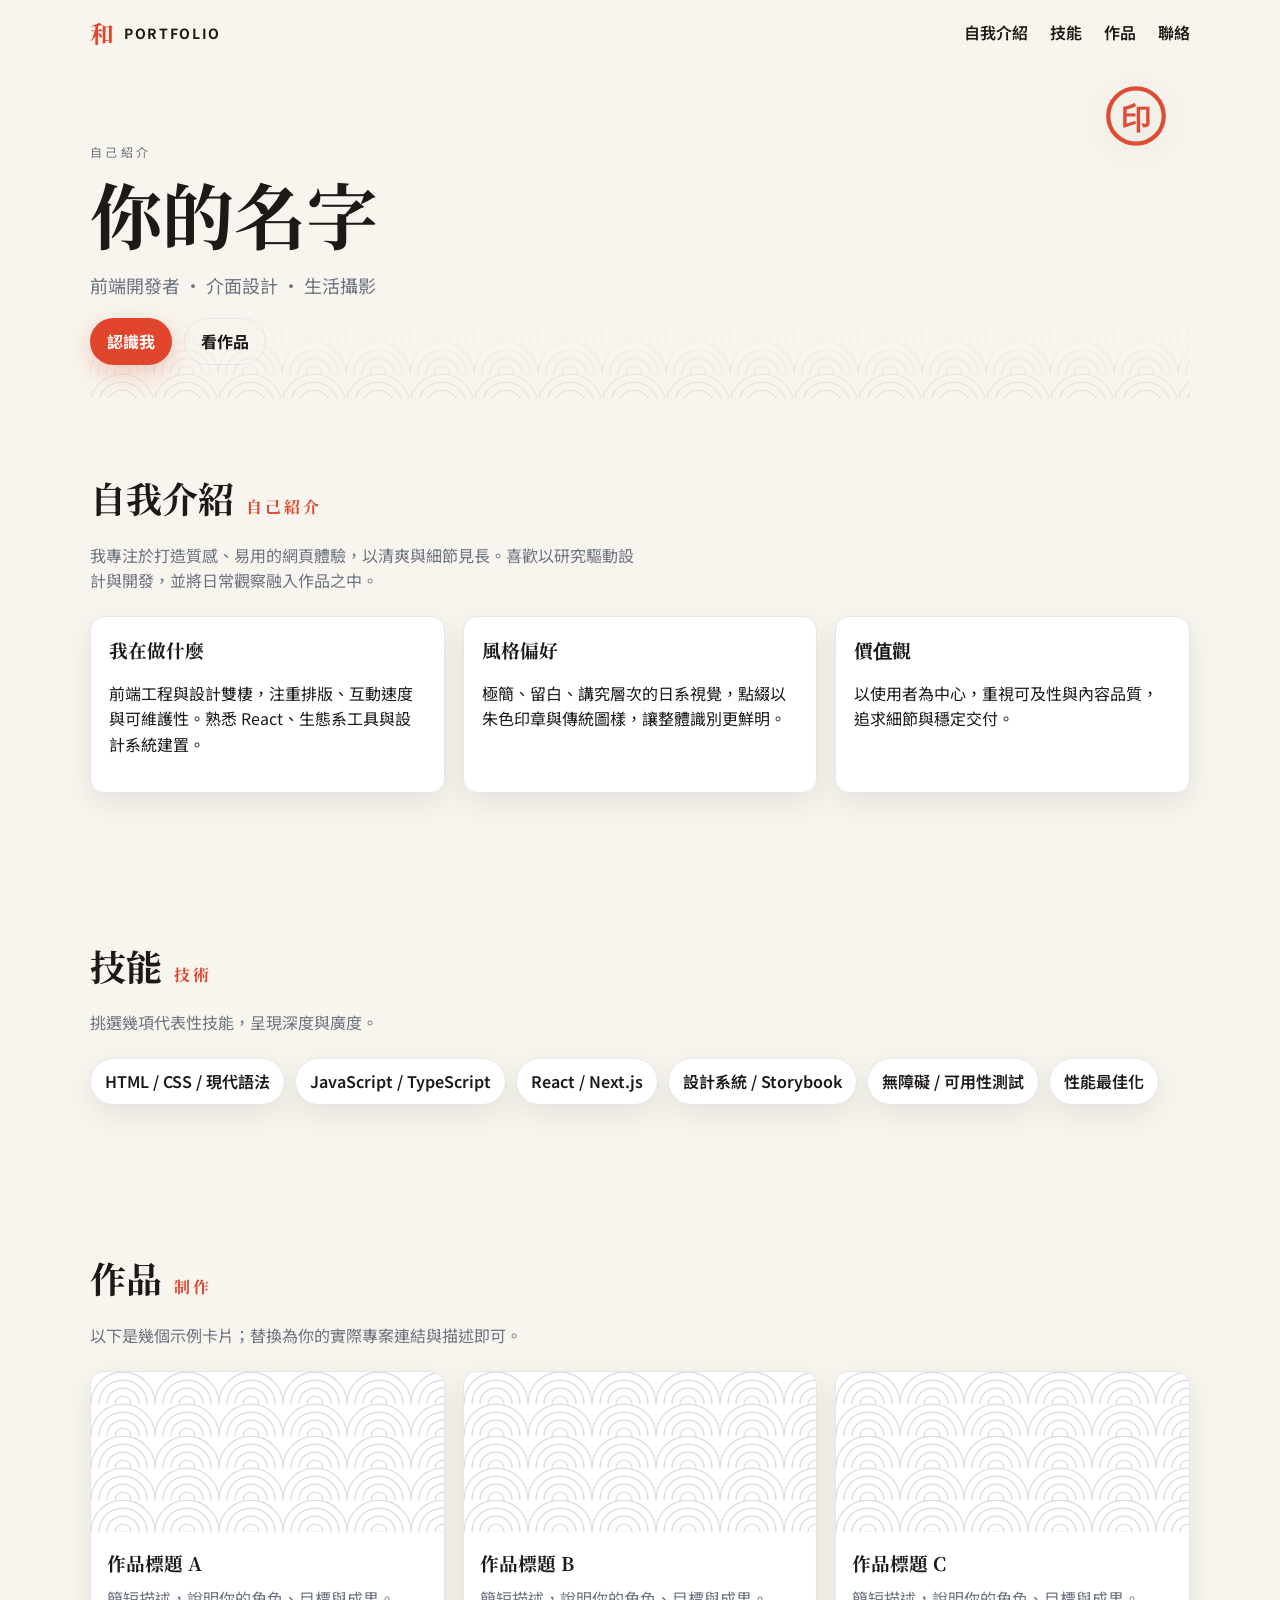
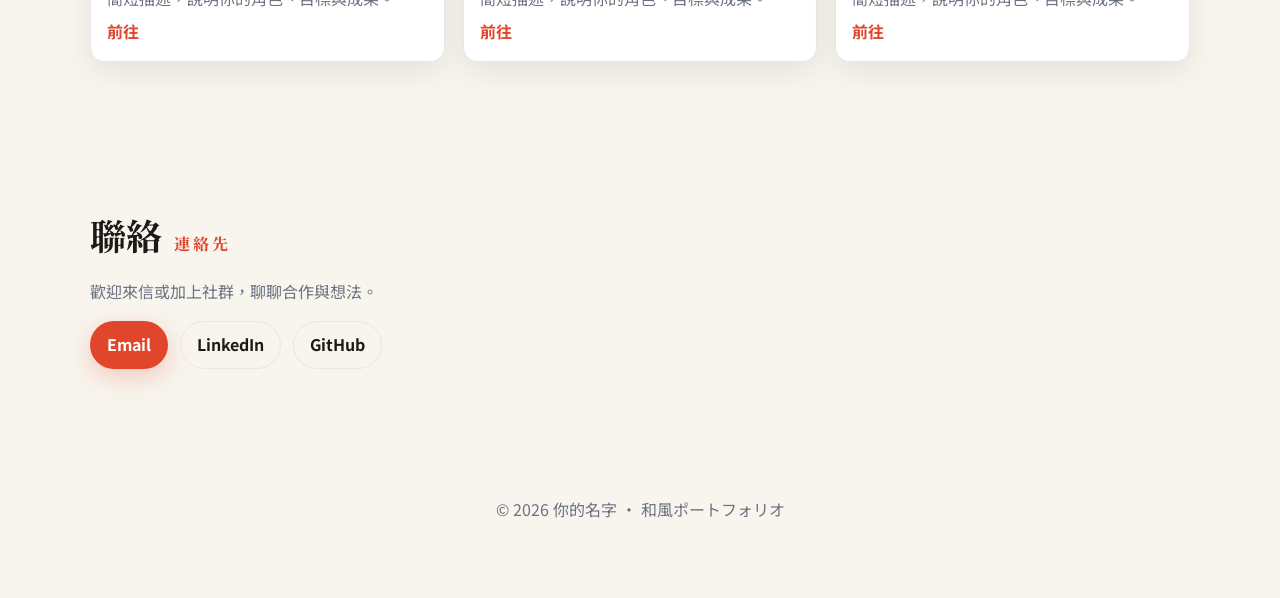
==== index.html @ 4ee016bc "Create Japanese-style portfolio template with responsive design Co-authored-by: bisim1024 <bisim1024" ====
<!DOCTYPE html>
<html lang="zh-Hant">
  <head>
    <meta charset="utf-8" />
    <meta name="viewport" content="width=device-width, initial-scale=1" />
    <title>個人簡介 | 和風ポートフォリオ</title>
    <meta name="description" content="極簡日系風格的個人簡介網站。">

    <link rel="preconnect" href="https://fonts.googleapis.com">
    <link rel="preconnect" href="https://fonts.gstatic.com" crossorigin>
    <link href="https://fonts.googleapis.com/css2?family=Noto+Sans+TC:wght@400;600;700&family=Noto+Serif+JP:wght@400;600;700&display=swap" rel="stylesheet">

    <link rel="icon" type="image/svg+xml" href="./assets/hanko.svg" />
    <link rel="stylesheet" href="./styles.css" />
  </head>
  <body>
    <a class="skip-link" href="#main">跳至主要內容</a>

    <header class="site-header">
      <nav class="nav container" aria-label="主選單">
        <a href="#home" class="logo" aria-label="首頁">
          <span class="logo-kanji">和</span>
          <span class="logo-text">Portfolio</span>
        </a>
        <button id="nav-toggle" class="nav-toggle" aria-expanded="false" aria-controls="nav-menu">選單</button>
        <ul id="nav-menu" class="nav-menu">
          <li><a href="#about">自我介紹</a></li>
          <li><a href="#skills">技能</a></li>
          <li><a href="#works">作品</a></li>
          <li><a href="#contact">聯絡</a></li>
        </ul>
      </nav>

      <section id="home" class="hero container">
        <div class="hero-text" data-reveal>
          <p class="kicker">自己紹介</p>
          <h1 class="hero-title">你的名字</h1>
          <p class="hero-subtitle">前端開發者 · 介面設計 · 生活攝影</p>
          <div class="hero-cta">
            <a class="btn primary" href="#about">認識我</a>
            <a class="btn ghost" href="#works">看作品</a>
          </div>
        </div>
        <img class="hanko" src="./assets/hanko.svg" alt="個人印章" />
        <div class="seigaiha" aria-hidden="true"></div>
      </section>
    </header>

    <main id="main">
      <section id="about" class="section container">
        <div class="section-head" data-reveal>
          <h2 class="section-title">自我介紹 <span class="jp">自己紹介</span></h2>
          <p class="section-desc">我專注於打造質感、易用的網頁體驗，以清爽與細節見長。喜歡以研究驅動設計與開發，並將日常觀察融入作品之中。</p>
        </div>
        <div class="about-grid">
          <div class="about-card" data-reveal>
            <h3>我在做什麼</h3>
            <p>前端工程與設計雙棲，注重排版、互動速度與可維護性。熟悉 React、生態系工具與設計系統建置。</p>
          </div>
          <div class="about-card" data-reveal>
            <h3>風格偏好</h3>
            <p>極簡、留白、講究層次的日系視覺，點綴以朱色印章與傳統圖樣，讓整體識別更鮮明。</p>
          </div>
          <div class="about-card" data-reveal>
            <h3>價值觀</h3>
            <p>以使用者為中心，重視可及性與內容品質，追求細節與穩定交付。</p>
          </div>
        </div>
      </section>

      <section id="skills" class="section container">
        <div class="section-head" data-reveal>
          <h2 class="section-title">技能 <span class="jp">技術</span></h2>
          <p class="section-desc">挑選幾項代表性技能，呈現深度與廣度。</p>
        </div>
        <ul class="chip-list" aria-label="技能列表">
          <li class="chip" data-reveal>HTML / CSS / 現代語法</li>
          <li class="chip" data-reveal>JavaScript / TypeScript</li>
          <li class="chip" data-reveal>React / Next.js</li>
          <li class="chip" data-reveal>設計系統 / Storybook</li>
          <li class="chip" data-reveal>無障礙 / 可用性測試</li>
          <li class="chip" data-reveal>性能最佳化</li>
        </ul>
      </section>

      <section id="works" class="section container">
        <div class="section-head" data-reveal>
          <h2 class="section-title">作品 <span class="jp">制作</span></h2>
          <p class="section-desc">以下是幾個示例卡片；替換為你的實際專案連結與描述即可。</p>
        </div>
        <div class="card-grid">
          <article class="card" data-reveal>
            <div class="card-media" aria-hidden="true"></div>
            <div class="card-body">
              <h3 class="card-title">作品標題 A</h3>
              <p class="card-desc">簡短描述，說明你的角色、目標與成果。</p>
              <a class="card-link" href="#" aria-label="查看 作品標題 A">前往</a>
            </div>
          </article>
          <article class="card" data-reveal>
            <div class="card-media" aria-hidden="true"></div>
            <div class="card-body">
              <h3 class="card-title">作品標題 B</h3>
              <p class="card-desc">簡短描述，說明你的角色、目標與成果。</p>
              <a class="card-link" href="#" aria-label="查看 作品標題 B">前往</a>
            </div>
          </article>
          <article class="card" data-reveal>
            <div class="card-media" aria-hidden="true"></div>
            <div class="card-body">
              <h3 class="card-title">作品標題 C</h3>
              <p class="card-desc">簡短描述，說明你的角色、目標與成果。</p>
              <a class="card-link" href="#" aria-label="查看 作品標題 C">前往</a>
            </div>
          </article>
        </div>
      </section>

      <section id="contact" class="section container">
        <div class="section-head" data-reveal>
          <h2 class="section-title">聯絡 <span class="jp">連絡先</span></h2>
          <p class="section-desc">歡迎來信或加上社群，聊聊合作與想法。</p>
        </div>
        <div class="contact-actions" data-reveal>
          <a class="btn primary" href="mailto:you@example.com">Email</a>
          <a class="btn ghost" href="https://www.linkedin.com/" target="_blank" rel="noreferrer">LinkedIn</a>
          <a class="btn ghost" href="https://github.com/" target="_blank" rel="noreferrer">GitHub</a>
        </div>
      </section>
    </main>

    <footer class="site-footer">
      <div class="container">
        <p>© <span id="year"></span> 你的名字 · 和風ポートフォリオ</p>
      </div>
    </footer>

    <script src="./script.js" defer></script>
  </body>
</html>
---- styles.css ----
/* Color tokens */
:root {
  --color-paper: #f8f5ee;
  --color-ink: #1c1917;
  --color-vermillion: #e1462c;
  --color-accent: #0f172a;
  --color-muted: #6b7280;
  --shadow-soft: 0 10px 30px rgba(0,0,0,.08);
  --radius: 14px;
}

/* Reset & base */
* { box-sizing: border-box; }
html, body { height: 100%; }
html { scroll-behavior: smooth; }
body {
  margin: 0;
  color: var(--color-ink);
  background: var(--color-paper);
  font-family: "Noto Sans TC", ui-sans-serif, system-ui, -apple-system, Segoe UI, Roboto, "Noto Sans", "Helvetica Neue", Arial, "Apple Color Emoji", "Segoe UI Emoji";
  line-height: 1.6;
  text-rendering: optimizeLegibility;
}
img { max-width: 100%; display: block; }

.container { width: min(1100px, 92%); margin-inline: auto; }

.skip-link {
  position: absolute; left: -999px; top: 0; background: #fff; color: #000; padding: 8px 12px; z-index: 1000;
}
.skip-link:focus { left: 12px; box-shadow: var(--shadow-soft); border-radius: 8px; }

/* Typography */
.logo { display: inline-flex; align-items: center; gap: 10px; text-decoration: none; color: inherit; }
.logo-kanji { font-family: "Noto Serif JP", serif; font-weight: 700; font-size: 24px; color: var(--color-vermillion); }
.logo-text { font-weight: 700; letter-spacing: 0.12em; text-transform: uppercase; font-size: 14px; }

.kicker { letter-spacing: 0.28em; text-transform: uppercase; color: var(--color-muted); font-size: 12px; }
.hero-title { font-family: "Noto Serif JP", serif; font-size: clamp(36px, 7vw, 72px); line-height: 1.1; margin: 6px 0 8px; }
.hero-subtitle { color: var(--color-muted); font-size: clamp(14px, 2.5vw, 18px); }

.section { padding: 72px 0; }
.section-title { font-family: "Noto Serif JP", serif; font-size: clamp(24px, 3.5vw, 36px); margin: 0; display: flex; align-items: baseline; gap: 12px; }
.section-title .jp { color: var(--color-vermillion); font-size: 16px; letter-spacing: 0.18em; }
.section-desc { color: var(--color-muted); max-width: 62ch; }

/* Nav */
.site-header { position: relative; }
.nav { display: flex; align-items: center; justify-content: space-between; padding: 14px 0; position: sticky; top: 0; background: rgba(248,245,238,0.7); backdrop-filter: saturate(140%) blur(8px); z-index: 40; }
.nav-menu { display: flex; list-style: none; gap: 22px; margin: 0; padding: 0; }
.nav-menu a { text-decoration: none; color: inherit; font-weight: 600; position: relative; }
.nav-menu a::after { content: ""; position: absolute; left: 0; bottom: -6px; height: 2px; width: 0; background: var(--color-vermillion); transition: width .25s ease; }
.nav-menu a:hover::after { width: 100%; }

.nav-toggle { display: none; border: 1px solid #d4d4d4; background: #fff; padding: 8px 10px; border-radius: 10px; }

@media (max-width: 800px) {
  .nav-toggle { display: inline-block; }
  .nav-menu { position: absolute; right: 4%; top: 64px; background: #fff; border: 1px solid #e5e7eb; border-radius: 12px; box-shadow: var(--shadow-soft); padding: 12px; display: none; flex-direction: column; min-width: 180px; }
  .nav-menu.show { display: flex; }
}

/* Hero */
.hero { position: relative; display: grid; grid-template-columns: 1fr; gap: 18px; padding: 64px 0 32px; }
.hero-cta { display: flex; gap: 12px; margin-top: 18px; }

.hanko { position: absolute; right: 2%; top: 18px; width: 64px; height: 64px; opacity: .95; filter: drop-shadow(0 6px 20px rgba(0,0,0,.12)); mix-blend-mode: multiply; }

.seigaiha { position: absolute; inset-inline: 0; bottom: -1px; height: 120px; background: url('./assets/pattern-seigaiha.svg'); opacity: .25; mask-image: linear-gradient(to top, black, transparent 70%); -webkit-mask-image: linear-gradient(to top, black, transparent 70%); }

/* Buttons */
.btn { display: inline-flex; align-items: center; justify-content: center; gap: 8px; text-decoration: none; padding: 10px 16px; border-radius: 999px; font-weight: 700; transition: transform .06s ease, box-shadow .2s ease, background .2s ease; border: 1px solid transparent; }
.btn:active { transform: translateY(1px); }
.btn.primary { background: var(--color-vermillion); color: #fff; box-shadow: 0 8px 24px rgba(225,70,44,.25); }
.btn.primary:hover { background: #d13d27; }
.btn.ghost { background: transparent; color: var(--color-ink); border-color: #e5e7eb; }
.btn.ghost:hover { background: #ffffffb3; }

/* About */
.about-grid { display: grid; grid-template-columns: repeat(3, 1fr); gap: 18px; margin-top: 22px; }
.about-card { background: #fff; border: 1px solid #e5e7eb; border-radius: var(--radius); padding: 18px; box-shadow: var(--shadow-soft); }
.about-card h3 { margin: 0 0 8px; font-family: "Noto Serif JP", serif; }

@media (max-width: 900px) {
  .about-grid { grid-template-columns: 1fr; }
}

/* Skills */
.chip-list { list-style: none; display: flex; flex-wrap: wrap; gap: 10px; padding: 0; margin: 22px 0 0; }
.chip { background: #fff; border: 1px solid #e5e7eb; border-radius: 999px; padding: 10px 14px; box-shadow: var(--shadow-soft); font-weight: 600; }

/* Works */
.card-grid { display: grid; grid-template-columns: repeat(3, 1fr); gap: 18px; margin-top: 22px; }
.card { display: grid; grid-template-rows: 160px auto; background: #fff; border: 1px solid #e5e7eb; border-radius: var(--radius); overflow: hidden; box-shadow: var(--shadow-soft); }
.card-media { background: url('./assets/pattern-seigaiha.svg'); opacity: .45; }
.card-body { padding: 16px; display: grid; gap: 8px; }
.card-title { margin: 0; font-family: "Noto Serif JP", serif; }
.card-desc { color: var(--color-muted); margin: 0; }
.card-link { justify-self: start; text-decoration: none; color: var(--color-vermillion); font-weight: 700; }
.card-link:hover { text-decoration: underline; }

@media (max-width: 1000px) {
  .card-grid { grid-template-columns: 1fr 1fr; }
}
@media (max-width: 640px) {
  .card-grid { grid-template-columns: 1fr; }
}

/* Contact */
.contact-actions { display: flex; gap: 12px; }

/* Footer */
.site-footer { padding: 40px 0 60px; color: var(--color-muted); text-align: center; }

/* Reveal on scroll */
[data-reveal] { opacity: 0; transform: translateY(12px); transition: opacity .6s ease, transform .6s ease; }
[data-reveal].is-visible { opacity: 1; transform: translateY(0); }
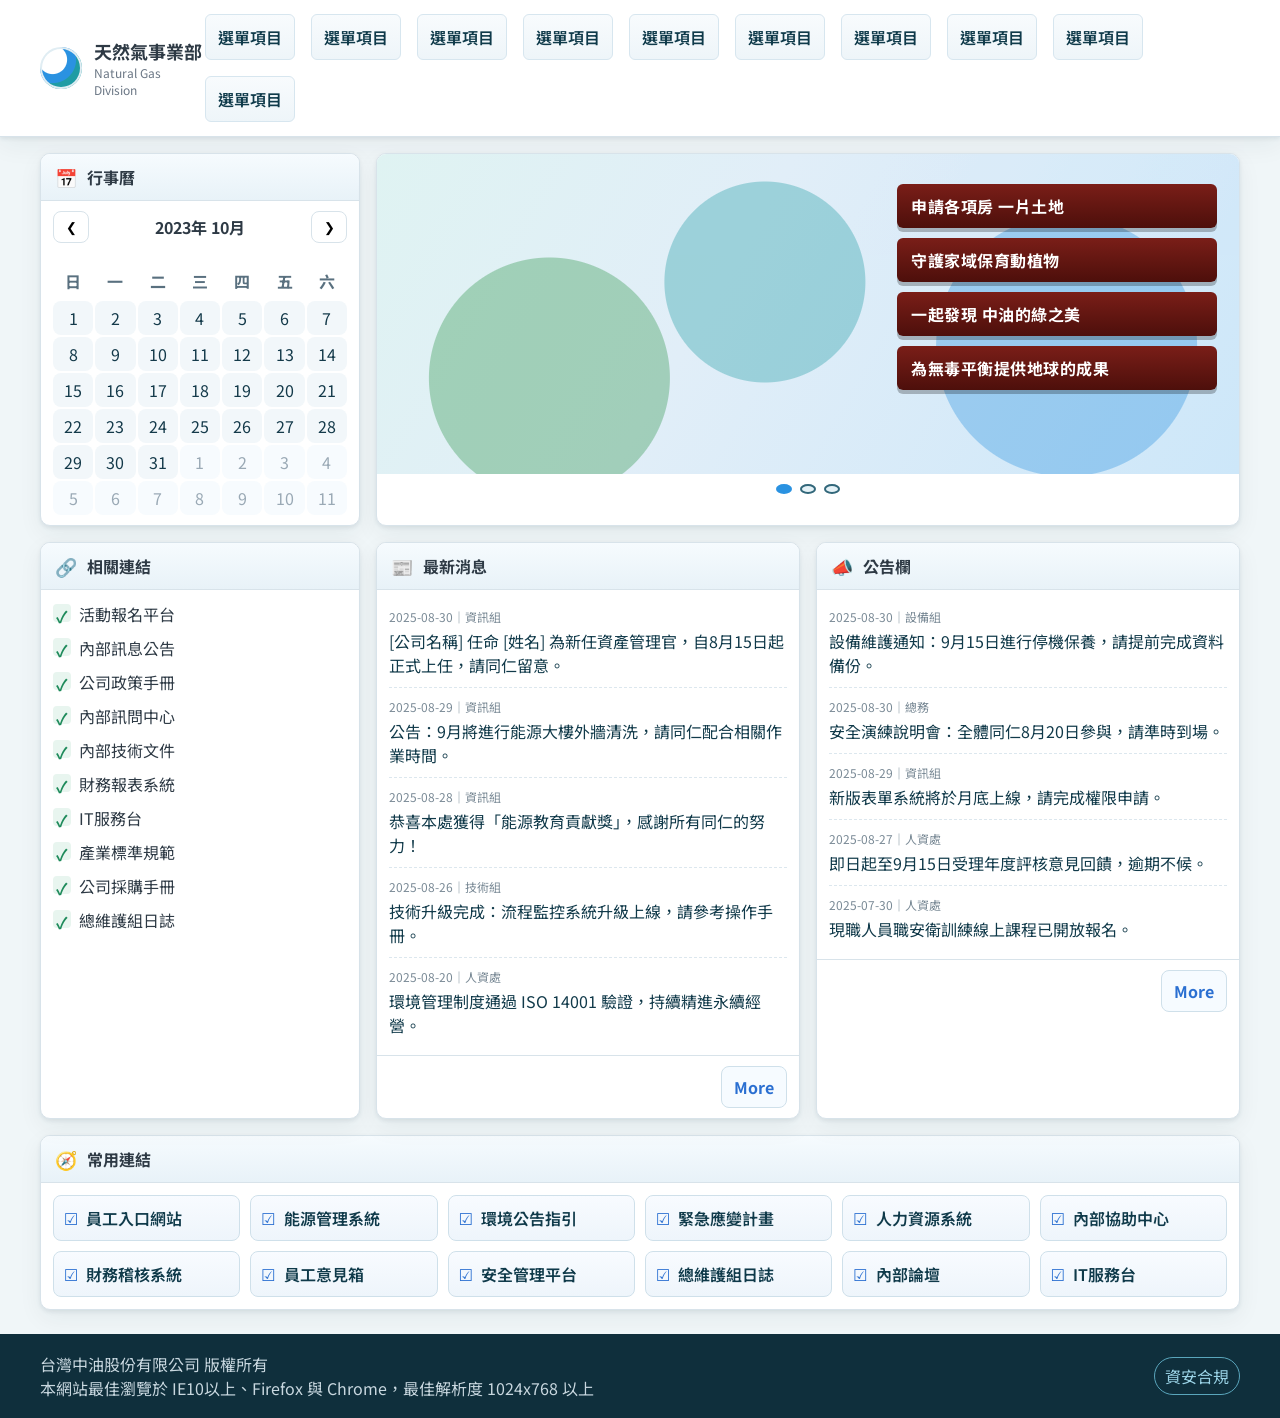
==== commit 8319d633: "Create initial template for Natural Gas Division internal website Co-authored-by: bisim1024 <bisim10" ====
--- a/index.html
+++ b/index.html
@@ -1,140 +1,204 @@
 <!DOCTYPE html>
 <html lang="zh-Hant">
-  <head>
-    <meta charset="utf-8" />
-    <meta name="viewport" content="width=device-width, initial-scale=1" />
-    <title>個人簡介 | 和風ポートフォリオ</title>
-    <meta name="description" content="極簡日系風格的個人簡介網站。">
-
-    <link rel="preconnect" href="https://fonts.googleapis.com">
-    <link rel="preconnect" href="https://fonts.gstatic.com" crossorigin>
-    <link href="https://fonts.googleapis.com/css2?family=Noto+Sans+TC:wght@400;600;700&family=Noto+Serif+JP:wght@400;600;700&display=swap" rel="stylesheet">
-
-    <link rel="icon" type="image/svg+xml" href="./assets/hanko.svg" />
-    <link rel="stylesheet" href="./styles.css" />
-  </head>
-  <body>
-    <a class="skip-link" href="#main">跳至主要內容</a>
-
+<head>
+  <meta charset="utf-8" />
+  <meta name="viewport" content="width=device-width, initial-scale=1" />
+  <title>天然氣事業部 - 首頁樣板</title>
+  <link rel="preconnect" href="https://fonts.googleapis.com">
+  <link rel="preconnect" href="https://fonts.gstatic.com" crossorigin>
+  <link href="https://fonts.googleapis.com/css2?family=Noto+Sans+TC:wght@400;500;700&display=swap" rel="stylesheet">
+  <link rel="stylesheet" href="/styles.css" />
+</head>
+<body>
+  <div class="page">
     <header class="site-header">
-      <nav class="nav container" aria-label="主選單">
-        <a href="#home" class="logo" aria-label="首頁">
-          <span class="logo-kanji">和</span>
-          <span class="logo-text">Portfolio</span>
-        </a>
-        <button id="nav-toggle" class="nav-toggle" aria-expanded="false" aria-controls="nav-menu">選單</button>
-        <ul id="nav-menu" class="nav-menu">
-          <li><a href="#about">自我介紹</a></li>
-          <li><a href="#skills">技能</a></li>
-          <li><a href="#works">作品</a></li>
-          <li><a href="#contact">聯絡</a></li>
-        </ul>
-      </nav>
-
-      <section id="home" class="hero container">
-        <div class="hero-text" data-reveal>
-          <p class="kicker">自己紹介</p>
-          <h1 class="hero-title">你的名字</h1>
-          <p class="hero-subtitle">前端開發者 · 介面設計 · 生活攝影</p>
-          <div class="hero-cta">
-            <a class="btn primary" href="#about">認識我</a>
-            <a class="btn ghost" href="#works">看作品</a>
-          </div>
-        </div>
-        <img class="hanko" src="./assets/hanko.svg" alt="個人印章" />
-        <div class="seigaiha" aria-hidden="true"></div>
+      <div class="container header-inner">
+        <div class="brand">
+          <div class="brand-mark" aria-hidden="true"></div>
+          <div class="brand-text">
+            <div class="brand-title">天然氣事業部</div>
+            <div class="brand-subtitle">Natural Gas Division</div>
+          </div>
+        </div>
+        <nav class="main-nav" aria-label="主選單">
+          <ul>
+            <li><a href="#">選單項目</a></li>
+            <li><a href="#">選單項目</a></li>
+            <li><a href="#">選單項目</a></li>
+            <li><a href="#">選單項目</a></li>
+            <li><a href="#">選單項目</a></li>
+            <li><a href="#">選單項目</a></li>
+            <li><a href="#">選單項目</a></li>
+            <li><a href="#">選單項目</a></li>
+            <li><a href="#">選單項目</a></li>
+            <li><a href="#">選單項目</a></li>
+          </ul>
+        </nav>
+      </div>
+    </header>
+
+    <main class="site-main container">
+      <section class="grid-row top-row" aria-label="上方區塊">
+        <div class="panel calendar-panel">
+          <div class="panel-header">
+            <span class="panel-icon" aria-hidden="true">📅</span>
+            <h2 class="panel-title">行事曆</h2>
+          </div>
+          <div class="calendar-controls">
+            <button class="icon-btn" id="cal-prev" aria-label="前一月">❮</button>
+            <div class="calendar-month" id="cal-month">2023年 10月</div>
+            <button class="icon-btn" id="cal-next" aria-label="下一月">❯</button>
+          </div>
+          <table class="calendar" aria-label="月曆">
+            <thead>
+              <tr>
+                <th>日</th><th>一</th><th>二</th><th>三</th><th>四</th><th>五</th><th>六</th>
+              </tr>
+            </thead>
+            <tbody id="calendar-body">
+              <!-- 動態產生 -->
+            </tbody>
+          </table>
+        </div>
+
+        <div class="panel hero-panel">
+          <div class="hero-visual" role="img" aria-label="宣導橫幅">
+            <div class="hero-art"></div>
+            <div class="hero-slogans">
+              <div>申請各項房 一片土地</div>
+              <div>守護家域保育動植物</div>
+              <div>一起發現 中油的綠之美</div>
+              <div>為無毒平衡提供地球的成果</div>
+            </div>
+          </div>
+          <div class="hero-dots" role="tablist" aria-label="輪播控制">
+            <button class="dot is-active" aria-label="第1張" aria-selected="true"></button>
+            <button class="dot" aria-label="第2張"></button>
+            <button class="dot" aria-label="第3張"></button>
+          </div>
+        </div>
       </section>
-    </header>
-
-    <main id="main">
-      <section id="about" class="section container">
-        <div class="section-head" data-reveal>
-          <h2 class="section-title">自我介紹 <span class="jp">自己紹介</span></h2>
-          <p class="section-desc">我專注於打造質感、易用的網頁體驗，以清爽與細節見長。喜歡以研究驅動設計與開發，並將日常觀察融入作品之中。</p>
-        </div>
-        <div class="about-grid">
-          <div class="about-card" data-reveal>
-            <h3>我在做什麼</h3>
-            <p>前端工程與設計雙棲，注重排版、互動速度與可維護性。熟悉 React、生態系工具與設計系統建置。</p>
-          </div>
-          <div class="about-card" data-reveal>
-            <h3>風格偏好</h3>
-            <p>極簡、留白、講究層次的日系視覺，點綴以朱色印章與傳統圖樣，讓整體識別更鮮明。</p>
-          </div>
-          <div class="about-card" data-reveal>
-            <h3>價值觀</h3>
-            <p>以使用者為中心，重視可及性與內容品質，追求細節與穩定交付。</p>
+
+      <section class="grid-row middle-row" aria-label="中段資訊">
+        <div class="panel link-panel">
+          <div class="panel-header">
+            <span class="panel-icon" aria-hidden="true">🔗</span>
+            <h2 class="panel-title">相關連結</h2>
+          </div>
+          <ul class="checklist">
+            <li>活動報名平台</li>
+            <li>內部訊息公告</li>
+            <li>公司政策手冊</li>
+            <li>內部訊問中心</li>
+            <li>內部技術文件</li>
+            <li>財務報表系統</li>
+            <li>IT服務台</li>
+            <li>產業標準規範</li>
+            <li>公司採購手冊</li>
+            <li>總維護組日誌</li>
+          </ul>
+        </div>
+
+        <div class="panel news-panel">
+          <div class="panel-header">
+            <span class="panel-icon" aria-hidden="true">📰</span>
+            <h2 class="panel-title">最新消息</h2>
+          </div>
+          <ul class="list news-list">
+            <li>
+              <div class="meta">2025-08-30｜資訊組</div>
+              <a href="#">[公司名稱] 任命 [姓名] 為新任資產管理官，自8月15日起正式上任，請同仁留意。</a>
+            </li>
+            <li>
+              <div class="meta">2025-08-29｜資訊組</div>
+              <a href="#">公告：9月將進行能源大樓外牆清洗，請同仁配合相關作業時間。</a>
+            </li>
+            <li>
+              <div class="meta">2025-08-28｜資訊組</div>
+              <a href="#">恭喜本處獲得「能源教育貢獻獎」，感謝所有同仁的努力！</a>
+            </li>
+            <li>
+              <div class="meta">2025-08-26｜技術組</div>
+              <a href="#">技術升級完成：流程監控系統升級上線，請參考操作手冊。</a>
+            </li>
+            <li>
+              <div class="meta">2025-08-20｜人資處</div>
+              <a href="#">環境管理制度通過 ISO 14001 驗證，持續精進永續經營。</a>
+            </li>
+          </ul>
+          <div class="panel-actions">
+            <a class="btn ghost" href="#">More</a>
+          </div>
+        </div>
+
+        <div class="panel bulletin-panel">
+          <div class="panel-header">
+            <span class="panel-icon" aria-hidden="true">📣</span>
+            <h2 class="panel-title">公告欄</h2>
+          </div>
+          <ul class="list bulletin-list">
+            <li>
+              <div class="meta">2025-08-30｜設備組</div>
+              <a href="#">設備維護通知：9月15日進行停機保養，請提前完成資料備份。</a>
+            </li>
+            <li>
+              <div class="meta">2025-08-30｜總務</div>
+              <a href="#">安全演練說明會：全體同仁8月20日參與，請準時到場。</a>
+            </li>
+            <li>
+              <div class="meta">2025-08-29｜資訊組</div>
+              <a href="#">新版表單系統將於月底上線，請完成權限申請。</a>
+            </li>
+            <li>
+              <div class="meta">2025-08-27｜人資處</div>
+              <a href="#">即日起至9月15日受理年度評核意見回饋，逾期不候。</a>
+            </li>
+            <li>
+              <div class="meta">2025-07-30｜人資處</div>
+              <a href="#">現職人員職安衛訓練線上課程已開放報名。</a>
+            </li>
+          </ul>
+          <div class="panel-actions">
+            <a class="btn ghost" href="#">More</a>
           </div>
         </div>
       </section>
 
-      <section id="skills" class="section container">
-        <div class="section-head" data-reveal>
-          <h2 class="section-title">技能 <span class="jp">技術</span></h2>
-          <p class="section-desc">挑選幾項代表性技能，呈現深度與廣度。</p>
-        </div>
-        <ul class="chip-list" aria-label="技能列表">
-          <li class="chip" data-reveal>HTML / CSS / 現代語法</li>
-          <li class="chip" data-reveal>JavaScript / TypeScript</li>
-          <li class="chip" data-reveal>React / Next.js</li>
-          <li class="chip" data-reveal>設計系統 / Storybook</li>
-          <li class="chip" data-reveal>無障礙 / 可用性測試</li>
-          <li class="chip" data-reveal>性能最佳化</li>
-        </ul>
-      </section>
-
-      <section id="works" class="section container">
-        <div class="section-head" data-reveal>
-          <h2 class="section-title">作品 <span class="jp">制作</span></h2>
-          <p class="section-desc">以下是幾個示例卡片；替換為你的實際專案連結與描述即可。</p>
-        </div>
-        <div class="card-grid">
-          <article class="card" data-reveal>
-            <div class="card-media" aria-hidden="true"></div>
-            <div class="card-body">
-              <h3 class="card-title">作品標題 A</h3>
-              <p class="card-desc">簡短描述，說明你的角色、目標與成果。</p>
-              <a class="card-link" href="#" aria-label="查看 作品標題 A">前往</a>
-            </div>
-          </article>
-          <article class="card" data-reveal>
-            <div class="card-media" aria-hidden="true"></div>
-            <div class="card-body">
-              <h3 class="card-title">作品標題 B</h3>
-              <p class="card-desc">簡短描述，說明你的角色、目標與成果。</p>
-              <a class="card-link" href="#" aria-label="查看 作品標題 B">前往</a>
-            </div>
-          </article>
-          <article class="card" data-reveal>
-            <div class="card-media" aria-hidden="true"></div>
-            <div class="card-body">
-              <h3 class="card-title">作品標題 C</h3>
-              <p class="card-desc">簡短描述，說明你的角色、目標與成果。</p>
-              <a class="card-link" href="#" aria-label="查看 作品標題 C">前往</a>
-            </div>
-          </article>
-        </div>
-      </section>
-
-      <section id="contact" class="section container">
-        <div class="section-head" data-reveal>
-          <h2 class="section-title">聯絡 <span class="jp">連絡先</span></h2>
-          <p class="section-desc">歡迎來信或加上社群，聊聊合作與想法。</p>
-        </div>
-        <div class="contact-actions" data-reveal>
-          <a class="btn primary" href="mailto:you@example.com">Email</a>
-          <a class="btn ghost" href="https://www.linkedin.com/" target="_blank" rel="noreferrer">LinkedIn</a>
-          <a class="btn ghost" href="https://github.com/" target="_blank" rel="noreferrer">GitHub</a>
+      <section class="panel quicklinks-panel" aria-label="常用連結">
+        <div class="panel-header">
+          <span class="panel-icon" aria-hidden="true">🧭</span>
+          <h2 class="panel-title">常用連結</h2>
+        </div>
+        <div class="quicklinks-grid">
+          <a class="ql" href="#"><span>員工入口網站</span></a>
+          <a class="ql" href="#"><span>能源管理系統</span></a>
+          <a class="ql" href="#"><span>環境公告指引</span></a>
+          <a class="ql" href="#"><span>緊急應變計畫</span></a>
+          <a class="ql" href="#"><span>人力資源系統</span></a>
+          <a class="ql" href="#"><span>內部協助中心</span></a>
+          <a class="ql" href="#"><span>財務稽核系統</span></a>
+          <a class="ql" href="#"><span>員工意見箱</span></a>
+          <a class="ql" href="#"><span>安全管理平台</span></a>
+          <a class="ql" href="#"><span>總維護組日誌</span></a>
+          <a class="ql" href="#"><span>內部論壇</span></a>
+          <a class="ql" href="#"><span>IT服務台</span></a>
         </div>
       </section>
     </main>
 
     <footer class="site-footer">
-      <div class="container">
-        <p>© <span id="year"></span> 你的名字 · 和風ポートフォリオ</p>
+      <div class="container footer-inner">
+        <div class="footer-left">
+          <div>台灣中油股份有限公司 版權所有</div>
+          <div>本網站最佳瀏覽於 IE10以上、Firefox 與 Chrome，最佳解析度 1024x768 以上</div>
+        </div>
+        <div class="footer-right">
+          <div class="badge">資安合規</div>
+        </div>
       </div>
     </footer>
-
-    <script src="./script.js" defer></script>
-  </body>
+  </div>
+
+  <script src="/script.js"></script>
+</body>
 </html>
--- a/styles.css
+++ b/styles.css
@@ -1,117 +1,126 @@
-/* Color tokens */
-:root {
-  --color-paper: #f8f5ee;
-  --color-ink: #1c1917;
-  --color-vermillion: #e1462c;
-  --color-accent: #0f172a;
-  --color-muted: #6b7280;
-  --shadow-soft: 0 10px 30px rgba(0,0,0,.08);
-  --radius: 14px;
+:root{
+  --bg:#f0f6f8;
+  --surface:#ffffff;
+  --teal:#1f9ca4;
+  --teal-700:#167e85;
+  --blue:#2a92e1;
+  --blue-700:#2a6fd1;
+  --gray-700:#2e3a45;
+  --gray-500:#6b7785;
+  --muted:#e7eef3;
+  --border:#d8e3ea;
+  --shadow: 0 2px 4px rgba(18,44,59,.08), 0 8px 24px rgba(18,44,59,.06);
 }
 
-/* Reset & base */
-* { box-sizing: border-box; }
-html, body { height: 100%; }
-html { scroll-behavior: smooth; }
-body {
-  margin: 0;
-  color: var(--color-ink);
-  background: var(--color-paper);
-  font-family: "Noto Sans TC", ui-sans-serif, system-ui, -apple-system, Segoe UI, Roboto, "Noto Sans", "Helvetica Neue", Arial, "Apple Color Emoji", "Segoe UI Emoji";
-  line-height: 1.6;
-  text-rendering: optimizeLegibility;
-}
-img { max-width: 100%; display: block; }
-
-.container { width: min(1100px, 92%); margin-inline: auto; }
-
-.skip-link {
-  position: absolute; left: -999px; top: 0; background: #fff; color: #000; padding: 8px 12px; z-index: 1000;
-}
-.skip-link:focus { left: 12px; box-shadow: var(--shadow-soft); border-radius: 8px; }
-
-/* Typography */
-.logo { display: inline-flex; align-items: center; gap: 10px; text-decoration: none; color: inherit; }
-.logo-kanji { font-family: "Noto Serif JP", serif; font-weight: 700; font-size: 24px; color: var(--color-vermillion); }
-.logo-text { font-weight: 700; letter-spacing: 0.12em; text-transform: uppercase; font-size: 14px; }
-
-.kicker { letter-spacing: 0.28em; text-transform: uppercase; color: var(--color-muted); font-size: 12px; }
-.hero-title { font-family: "Noto Serif JP", serif; font-size: clamp(36px, 7vw, 72px); line-height: 1.1; margin: 6px 0 8px; }
-.hero-subtitle { color: var(--color-muted); font-size: clamp(14px, 2.5vw, 18px); }
-
-.section { padding: 72px 0; }
-.section-title { font-family: "Noto Serif JP", serif; font-size: clamp(24px, 3.5vw, 36px); margin: 0; display: flex; align-items: baseline; gap: 12px; }
-.section-title .jp { color: var(--color-vermillion); font-size: 16px; letter-spacing: 0.18em; }
-.section-desc { color: var(--color-muted); max-width: 62ch; }
-
-/* Nav */
-.site-header { position: relative; }
-.nav { display: flex; align-items: center; justify-content: space-between; padding: 14px 0; position: sticky; top: 0; background: rgba(248,245,238,0.7); backdrop-filter: saturate(140%) blur(8px); z-index: 40; }
-.nav-menu { display: flex; list-style: none; gap: 22px; margin: 0; padding: 0; }
-.nav-menu a { text-decoration: none; color: inherit; font-weight: 600; position: relative; }
-.nav-menu a::after { content: ""; position: absolute; left: 0; bottom: -6px; height: 2px; width: 0; background: var(--color-vermillion); transition: width .25s ease; }
-.nav-menu a:hover::after { width: 100%; }
-
-.nav-toggle { display: none; border: 1px solid #d4d4d4; background: #fff; padding: 8px 10px; border-radius: 10px; }
-
-@media (max-width: 800px) {
-  .nav-toggle { display: inline-block; }
-  .nav-menu { position: absolute; right: 4%; top: 64px; background: #fff; border: 1px solid #e5e7eb; border-radius: 12px; box-shadow: var(--shadow-soft); padding: 12px; display: none; flex-direction: column; min-width: 180px; }
-  .nav-menu.show { display: flex; }
+*{box-sizing:border-box}
+html,body{height:100%}
+body{
+  margin:0;
+  font-family:'Noto Sans TC', system-ui, -apple-system, Segoe UI, Roboto, Arial, "Microsoft JhengHei", sans-serif;
+  color:var(--gray-700);
+  background:var(--bg);
 }
 
+.container{width:min(1200px, 94%); margin-inline:auto}
+
+/* Header */
+.site-header{
+  background:#fff;
+  border-bottom:1px solid var(--border);
+  box-shadow:var(--shadow);
+}
+.header-inner{
+  display:flex; align-items:center; justify-content:space-between;
+  padding:14px 0;
+}
+.brand{display:flex; align-items:center; gap:12px}
+.brand-mark{width:42px; height:42px; border-radius:50%; background:radial-gradient(circle at 30% 30%, #fff 0 14px, #2a92e1 15px 23px, #1f9ca4 24px 42px); box-shadow:inset 0 0 0 2px #e0edf3}
+.brand-title{font-weight:700; font-size:18px}
+.brand-subtitle{font-size:12px; color:var(--gray-500)}
+
+.main-nav ul{display:flex; gap:16px; list-style:none; padding:0; margin:0; flex-wrap:wrap}
+.main-nav a{
+  display:inline-block; padding:10px 12px; border-radius:6px; color:#0f3a4a; text-decoration:none; font-weight:600; background:linear-gradient(#f8fbfd,#eef5f9);
+  border:1px solid #d7e6ef;
+}
+.main-nav a:hover{background:#eaf4fa}
+
+/* Panels */
+.panel{background:var(--surface); border:1px solid var(--border); border-radius:10px; box-shadow:var(--shadow); overflow:hidden}
+.panel + .panel{margin-top:0}
+.panel-header{display:flex; align-items:center; gap:10px; padding:10px 14px; background:linear-gradient(180deg,#f6fbfe,#e8f2f8); border-bottom:1px solid var(--border)}
+.panel-title{margin:0; font-size:16px}
+.panel-icon{font-size:18px}
+
+.grid-row{display:grid; gap:16px; margin:16px 0}
+.top-row{grid-template-columns: 320px 1fr}
+.middle-row{grid-template-columns: 320px 1fr 1fr}
+
+/* Calendar */
+.calendar-panel{min-height:320px}
+.calendar-controls{display:grid; grid-template-columns: 36px 1fr 36px; align-items:center; padding:10px 12px; gap:8px}
+.icon-btn{height:32px; border:1px solid var(--border); background:#fff; border-radius:8px; cursor:pointer}
+.icon-btn:hover{background:#f3f7fa}
+.calendar-month{font-weight:700; text-align:center}
+.calendar{width:100%; border-collapse:separate; border-spacing:2px; padding:8px 10px}
+.calendar th{font-weight:700; color:#59707f; padding:6px 0}
+.calendar td{width:40px; height:34px; text-align:center; border-radius:8px; background:#f2f7fa; color:#143a4a}
+.calendar td.muted{color:#9aa9b5; background:#f7fbfe}
+.calendar td.today{background:#2a92e1; color:#fff; font-weight:700}
+
 /* Hero */
-.hero { position: relative; display: grid; grid-template-columns: 1fr; gap: 18px; padding: 64px 0 32px; }
-.hero-cta { display: flex; gap: 12px; margin-top: 18px; }
+.hero-panel{display:flex; flex-direction:column}
+.hero-visual{position:relative; height:320px; background:linear-gradient(120deg,#dff3f2 0%, #e1eef8 40%, #cde7f9 100%);}
+.hero-art{position:absolute; inset:0; background:
+  radial-gradient( circle at 20% 70%, #2b9448 0 120px, transparent 121px ),
+  radial-gradient( circle at 45% 40%, #1f9ca4 0 100px, transparent 101px ),
+  radial-gradient( circle at 80% 60%, #2a92e1 0 130px, transparent 131px );
+  opacity:.35;
+}
+.hero-slogans{position:absolute; right:22px; top:30px; display:flex; flex-direction:column; gap:10px; width:320px}
+.hero-slogans > div{background:linear-gradient(180deg,#7a1e18,#4d0f0b); color:#fff; padding:10px 14px; border-radius:6px; box-shadow:0 4px 0 rgba(0,0,0,.25); font-weight:700; letter-spacing:.5px}
+.hero-dots{display:flex; gap:8px; justify-content:center; padding:10px}
+.dot{width:10px; height:10px; border-radius:50%; border:2px solid #32677a; background:#e5f2f7}
+.dot.is-active{background:#2a92e1; border-color:#2a92e1}
 
-.hanko { position: absolute; right: 2%; top: 18px; width: 64px; height: 64px; opacity: .95; filter: drop-shadow(0 6px 20px rgba(0,0,0,.12)); mix-blend-mode: multiply; }
+/* Lists */
+.list{list-style:none; margin:0; padding:8px 12px}
+.list li{padding:10px 0; border-bottom:1px dashed #dce7ee}
+.list li:last-child{border-bottom:none}
+.list a{color:#113a4a; text-decoration:none}
+.list a:hover{text-decoration:underline}
+.meta{font-size:12px; color:#7a8a96; margin-bottom:4px}
 
-.seigaiha { position: absolute; inset-inline: 0; bottom: -1px; height: 120px; background: url('./assets/pattern-seigaiha.svg'); opacity: .25; mask-image: linear-gradient(to top, black, transparent 70%); -webkit-mask-image: linear-gradient(to top, black, transparent 70%); }
+/* Checklist */
+.checklist{list-style:none; margin:0; padding:12px; display:grid; gap:10px}
+.checklist li{padding-left:26px; position:relative}
+.checklist li::before{content:"✓"; position:absolute; left:0; top:2px; width:18px; height:18px; border-radius:4px; background:#e8f5ef; color:#1d8a5a; display:grid; place-items:center; font-weight:700}
 
-/* Buttons */
-.btn { display: inline-flex; align-items: center; justify-content: center; gap: 8px; text-decoration: none; padding: 10px 16px; border-radius: 999px; font-weight: 700; transition: transform .06s ease, box-shadow .2s ease, background .2s ease; border: 1px solid transparent; }
-.btn:active { transform: translateY(1px); }
-.btn.primary { background: var(--color-vermillion); color: #fff; box-shadow: 0 8px 24px rgba(225,70,44,.25); }
-.btn.primary:hover { background: #d13d27; }
-.btn.ghost { background: transparent; color: var(--color-ink); border-color: #e5e7eb; }
-.btn.ghost:hover { background: #ffffffb3; }
+.panel-actions{display:flex; justify-content:flex-end; padding:10px 12px; border-top:1px solid var(--border)}
+.btn{display:inline-block; padding:8px 12px; border-radius:8px; text-decoration:none; font-weight:700}
+.btn.ghost{border:1px solid #cfe0ea; color:#2a6fd1; background:#f6fbff}
+.btn.ghost:hover{background:#e8f3ff}
 
-/* About */
-.about-grid { display: grid; grid-template-columns: repeat(3, 1fr); gap: 18px; margin-top: 22px; }
-.about-card { background: #fff; border: 1px solid #e5e7eb; border-radius: var(--radius); padding: 18px; box-shadow: var(--shadow-soft); }
-.about-card h3 { margin: 0 0 8px; font-family: "Noto Serif JP", serif; }
-
-@media (max-width: 900px) {
-  .about-grid { grid-template-columns: 1fr; }
-}
-
-/* Skills */
-.chip-list { list-style: none; display: flex; flex-wrap: wrap; gap: 10px; padding: 0; margin: 22px 0 0; }
-.chip { background: #fff; border: 1px solid #e5e7eb; border-radius: 999px; padding: 10px 14px; box-shadow: var(--shadow-soft); font-weight: 600; }
-
-/* Works */
-.card-grid { display: grid; grid-template-columns: repeat(3, 1fr); gap: 18px; margin-top: 22px; }
-.card { display: grid; grid-template-rows: 160px auto; background: #fff; border: 1px solid #e5e7eb; border-radius: var(--radius); overflow: hidden; box-shadow: var(--shadow-soft); }
-.card-media { background: url('./assets/pattern-seigaiha.svg'); opacity: .45; }
-.card-body { padding: 16px; display: grid; gap: 8px; }
-.card-title { margin: 0; font-family: "Noto Serif JP", serif; }
-.card-desc { color: var(--color-muted); margin: 0; }
-.card-link { justify-self: start; text-decoration: none; color: var(--color-vermillion); font-weight: 700; }
-.card-link:hover { text-decoration: underline; }
-
-@media (max-width: 1000px) {
-  .card-grid { grid-template-columns: 1fr 1fr; }
-}
-@media (max-width: 640px) {
-  .card-grid { grid-template-columns: 1fr; }
-}
-
-/* Contact */
-.contact-actions { display: flex; gap: 12px; }
+/* Quicklinks */
+.quicklinks-panel{margin:16px 0}
+.quicklinks-grid{display:grid; grid-template-columns: repeat(6, 1fr); gap:10px; padding:12px}
+.ql{display:flex; align-items:center; gap:8px; padding:10px; border:1px solid #cfe0ea; background:linear-gradient(#f8fbff, #eef5fb); border-radius:8px; color:#0f3a4a; text-decoration:none; font-weight:600}
+.ql::before{content:"☑"; color:#2a6fd1}
+.ql:hover{background:#eaf4ff}
 
 /* Footer */
-.site-footer { padding: 40px 0 60px; color: var(--color-muted); text-align: center; }
+.site-footer{margin-top:24px; background:#0f2f3c; color:#c8d7df}
+.footer-inner{display:flex; justify-content:space-between; align-items:center; padding:18px 0}
+.badge{border:1px solid #5aa6bc; color:#9ad2e5; padding:6px 10px; border-radius:999px}
 
-/* Reveal on scroll */
-[data-reveal] { opacity: 0; transform: translateY(12px); transition: opacity .6s ease, transform .6s ease; }
-[data-reveal].is-visible { opacity: 1; transform: translateY(0); }+/* Responsive */
+@media (max-width: 1080px){
+  .top-row{grid-template-columns: 1fr}
+  .middle-row{grid-template-columns: 1fr}
+  .hero-visual{height:260px}
+  .quicklinks-grid{grid-template-columns: repeat(3, 1fr)}
+}
+@media (max-width: 640px){
+  .main-nav ul{gap:8px}
+  .quicklinks-grid{grid-template-columns: repeat(2, 1fr)}
+}
